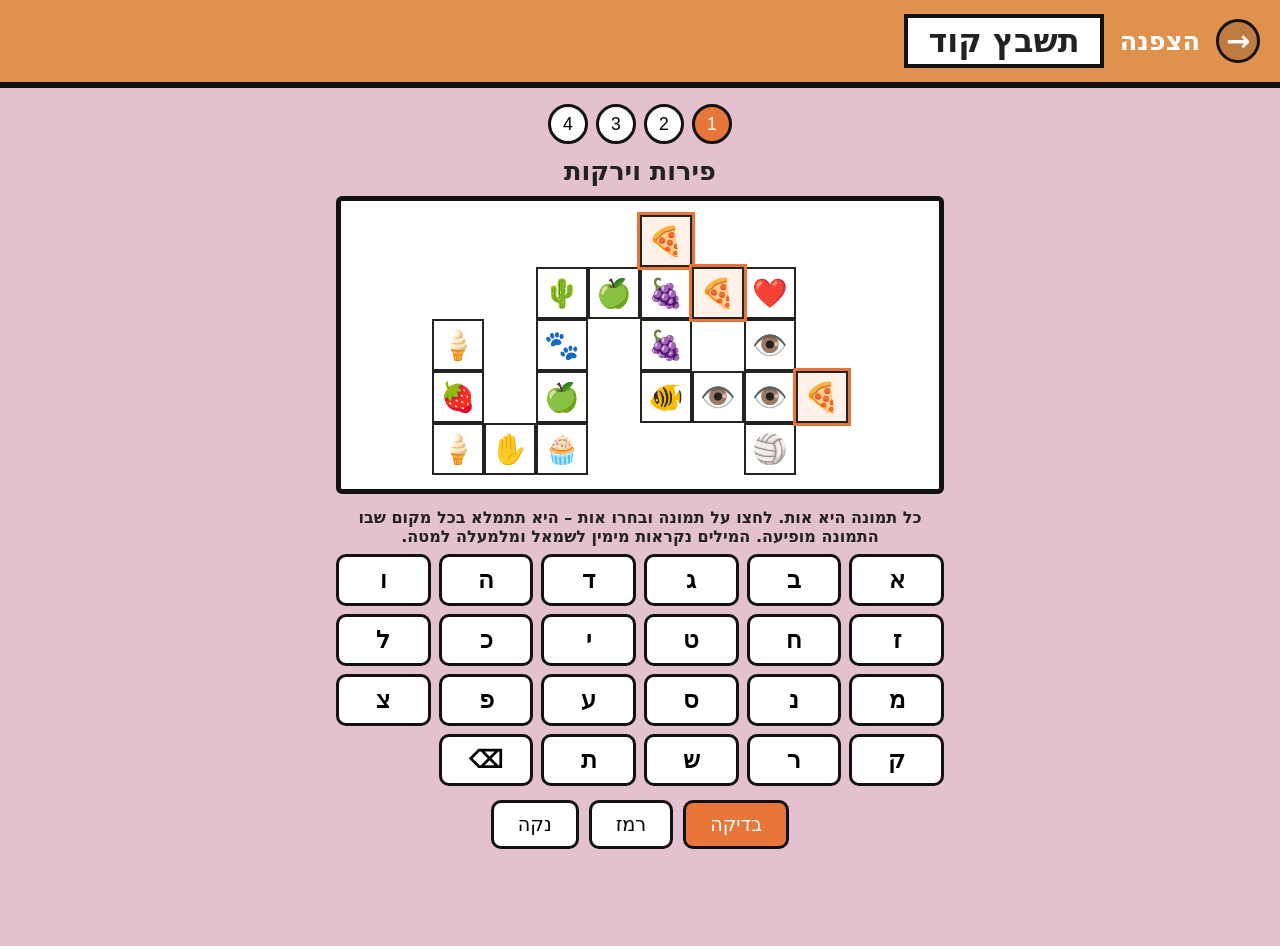
==== code.html @ 55925a47 "Add code-crossword game and home menu Co-Authored-By: Claude Sonnet 5.5 <noreply@anthropic.com>" ====
<!doctype html>
<html lang="he" dir="rtl">
<head>
  <meta charset="utf-8">
  <meta name="viewport" content="width=device-width, initial-scale=1">
  <title>תשבץ קוד</title>
  <link rel="stylesheet" href="style.css">
</head>
<body class="code-page">
  <header>
    <a class="back" href="./" aria-label="חזרה לתפריט">→</a>
    <span class="subtitle">הצפנה</span>
    <h1>תשבץ קוד</h1>
  </header>

  <main>
    <nav id="progress" aria-label="בחירת תשבץ"></nav>
    <h2 id="topic"></h2>
    <section id="crossword" class="crossword" aria-live="polite"></section>
    <p class="hint">כל תמונה היא אות. לחצו על תמונה ובחרו אות – היא תתמלא בכל מקום שבו התמונה מופיעה. המילים נקראות מימין לשמאל ומלמעלה למטה.</p>
    <div id="keys" class="keys"></div>
    <div class="actions">
      <button id="check" class="primary">בדיקה</button>
      <button id="reveal">רמז</button>
      <button id="clear">נקה</button>
    </div>
    <p id="message" class="message" role="status"></p>
  </main>

  <script src="code.js"></script>
</body>
</html>
---- style.css ----
:root {
  --green: #80bba3;
  --pink: #d98f8a;
  --ink: #222;
  --accent: #e8763a;
}
* { box-sizing: border-box; }
body {
  margin: 0;
  min-height: 100vh;
  background: var(--pink);
  font-family: "Rubik", "Heebo", system-ui, sans-serif;
  color: var(--ink);
}
header {
  background: var(--green);
  border-bottom: 6px solid #111;
  display: flex;
  align-items: center;
  gap: 16px;
  padding: 14px 20px;
}
h1 {
  margin: 0;
  background: #fff;
  border: 4px solid #111;
  padding: 4px 20px;
  font-size: 2rem;
}
.subtitle { color: #fff; font-size: 1.6rem; font-weight: 700; }

main { max-width: 520px; margin: 0 auto; padding: 16px; text-align: center; }

#progress { display: flex; gap: 8px; justify-content: center; margin-bottom: 12px; }
#progress button {
  width: 40px; height: 40px; border-radius: 50%;
  border: 3px solid #111; background: #fff; font-size: 1.1rem; cursor: pointer;
}
#progress .current { background: var(--accent); color: #fff; }
#progress .done::after { content: "✓"; font-size: .7rem; margin-inline-start: 2px; }

.card {
  background: #fff;
  border: 5px solid #111;
  border-radius: 6px;
  padding: 20px 16px;
  direction: ltr; /* numbers read left-to-right */
}
.row { display: flex; justify-content: flex-end; align-items: center; gap: 8px; min-height: 76px; }
.plus { font-size: 2rem; font-weight: 700; margin-inline-end: auto; width: 1.5rem; text-align: center; }
hr { border: 0; border-top: 4px solid #111; margin: 8px 0; }

.cell {
  position: relative;
  width: 68px; height: 68px;
  border: 3px dashed #bbb; border-radius: 12px; background: #fafafa;
  cursor: pointer; padding: 0;
}
.cell.selected { border: 3px solid var(--accent); background: #fff1e8; }
.cell .pic { font-size: 2.2rem; line-height: 1; }
.cell .digit {
  position: absolute; bottom: -2px; right: 4px;
  font-size: 1.3rem; font-weight: 800; color: #1a6fb0;
}

.hint { color: #fff; font-weight: 600; margin: 14px 0 8px; }
.pad { display: grid; grid-template-columns: repeat(5, 1fr); gap: 8px; direction: ltr; }
.pad button {
  height: 56px; font-size: 1.6rem; font-weight: 700;
  border: 3px solid #111; border-radius: 10px; background: #fff; cursor: pointer;
}
.pad button:disabled { opacity: .5; cursor: default; }
.pad button.used { background: #eee; color: #999; }

.actions { display: flex; gap: 10px; justify-content: center; margin-top: 14px; }
.actions button, .message button {
  font: inherit; font-size: 1.2rem; padding: 10px 24px;
  border: 3px solid #111; border-radius: 10px; background: #fff; cursor: pointer;
}
.primary { background: var(--accent) !important; color: #fff; font-weight: 700; }

.message { min-height: 3rem; margin-top: 12px; font-size: 1.3rem; font-weight: 700; color: #fff; }
.message.ok { color: #0b5d2a; background: #d6f5df; border-radius: 10px; padding: 8px; }
.message.bad { color: #7a1010; }

@media (max-width: 420px) {
  header { flex-direction: column-reverse; }
  .cell { width: 58px; height: 58px; }
}

/* back link + menu */
.back {
  font-size: 1.8rem; text-decoration: none; color: #fff; font-weight: 700;
  border: 3px solid #111; border-radius: 50%; width: 44px; height: 44px;
  display: grid; place-items: center; background: rgba(0,0,0,.15);
}
.menu { display: grid; gap: 16px; padding-top: 32px; }
.menu-card {
  display: flex; flex-direction: column; gap: 6px; align-items: center;
  background: #fff; border: 5px solid #111; border-radius: 10px; padding: 24px 16px;
  text-decoration: none; color: var(--ink);
}
.menu-card strong { font-size: 1.8rem; }
.menu-card small { font-size: 1.1rem; color: #555; }
.menu-pics { font-size: 2.6rem; letter-spacing: .2em; }

/* code crossword */
.code-page { --pink: #e4c1cf; --green: #e0914d; background: var(--pink); }
.code-page header { background: var(--green); }
.code-page main { max-width: 640px; }
h2 { margin: 4px 0 10px; font-size: 1.6rem; }
.crossword {
  --cell: min(52px, calc((100vw - 56px) / var(--cols)));
  display: grid; grid-template-columns: repeat(var(--cols), var(--cell)); grid-auto-rows: var(--cell);
  justify-content: center; direction: ltr; background: #fff; border: 5px solid #111;
  border-radius: 6px; padding: 14px 8px; overflow-x: auto;
}
.xcell { position: relative; padding: 0; background: #fff; border: 2px solid #222; cursor: pointer; }
.xcell.empty { border: 0; background: none; }
.xcell .pic { font-size: calc(var(--cell) * .55); line-height: 1; }
.xcell .letter {
  position: absolute; inset: auto 2px 0 auto; font-size: calc(var(--cell) * .42);
  font-weight: 800; color: #1a6fb0; line-height: 1;
}
.xcell.selected { background: #fff1e8; outline: 3px solid var(--accent); z-index: 1; }
.xcell.wrong .letter { color: #c0182b; }
.xcell.wrong { background: #ffe3e3; }
.keys { display: grid; grid-template-columns: repeat(6, 1fr); gap: 8px; margin-top: 4px; }
.keys button {
  height: 52px; font-size: 1.5rem; font-weight: 700;
  border: 3px solid #111; border-radius: 10px; background: #fff; cursor: pointer;
}
.keys button:disabled { opacity: .5; cursor: default; }
.keys button.used { background: #eee; color: #999; }
.code-page .hint { color: var(--ink); }
.code-page .message { color: var(--ink); }
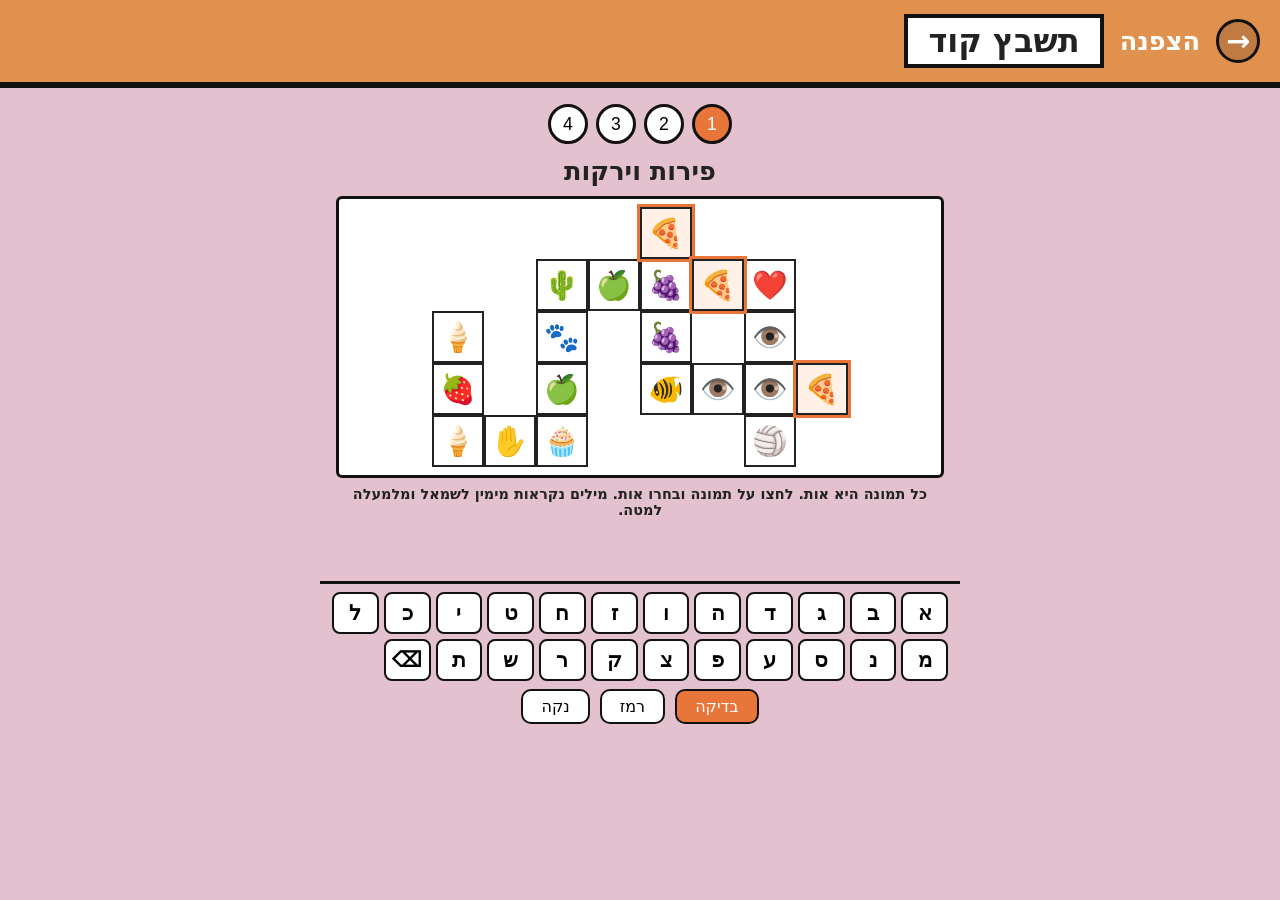
==== commit f94e1400: "Improve mobile layout: compact header, bigger crossword cells, sticky keyboard Co-Authored-By: Claud" ====
--- a/code.html
+++ b/code.html
@@ -17,14 +17,16 @@
     <nav id="progress" aria-label="בחירת תשבץ"></nav>
     <h2 id="topic"></h2>
     <section id="crossword" class="crossword" aria-live="polite"></section>
-    <p class="hint">כל תמונה היא אות. לחצו על תמונה ובחרו אות – היא תתמלא בכל מקום שבו התמונה מופיעה. המילים נקראות מימין לשמאל ומלמעלה למטה.</p>
-    <div id="keys" class="keys"></div>
-    <div class="actions">
-      <button id="check" class="primary">בדיקה</button>
-      <button id="reveal">רמז</button>
-      <button id="clear">נקה</button>
+    <p class="hint">כל תמונה היא אות. לחצו על תמונה ובחרו אות. מילים נקראות מימין לשמאל ומלמעלה למטה.</p>
+    <p id="message" class="message" role="status"></p>
+    <div class="controls">
+      <div id="keys" class="keys"></div>
+      <div class="actions">
+        <button id="check" class="primary">בדיקה</button>
+        <button id="reveal">רמז</button>
+        <button id="clear">נקה</button>
+      </div>
     </div>
-    <p id="message" class="message" role="status"></p>
   </main>
 
   <script src="code.js"></script>
--- a/style.css
+++ b/style.css
@@ -83,8 +83,11 @@
 .message.ok { color: #0b5d2a; background: #d6f5df; border-radius: 10px; padding: 8px; }
 .message.bad { color: #7a1010; }
 
-@media (max-width: 420px) {
-  header { flex-direction: column-reverse; }
+@media (max-width: 520px) {
+  header { gap: 10px; padding: 10px 12px; }
+  h1 { font-size: 1.4rem; padding: 2px 12px; border-width: 3px; }
+  .subtitle { font-size: 1.1rem; }
+  .back { width: 38px; height: 38px; font-size: 1.5rem; margin-inline-start: auto; order: 3; }
   .cell { width: 58px; height: 58px; }
 }
 
@@ -134,3 +137,18 @@
 .keys button.used { background: #eee; color: #999; }
 .code-page .hint { color: var(--ink); }
 .code-page .message { color: var(--ink); }
+
+/* crossword: bigger cells, keyboard pinned to the bottom on phones */
+.crossword { --cell: min(52px, calc((100vw - 40px) / var(--cols))); padding: 8px 4px; border-width: 3px; }
+.code-page .hint { font-size: .9rem; margin: 8px 0 0; }
+.code-page .message { min-height: 2.4rem; margin-top: 6px; font-size: 1.15rem; }
+.controls {
+  position: sticky; bottom: 0; z-index: 5;
+  background: var(--pink); padding: 8px 0 10px; border-top: 3px solid #111;
+  margin: 0 -16px; padding-inline: 12px;
+}
+.keys { grid-template-columns: repeat(8, 1fr); gap: 5px; margin-top: 0; }
+.keys button { height: 42px; font-size: 1.3rem; border-width: 2px; border-radius: 8px; }
+.controls .actions { margin-top: 8px; }
+.controls .actions button { font-size: 1rem; padding: 6px 18px; border-width: 2px; }
+@media (min-width: 521px) { .keys { grid-template-columns: repeat(12, 1fr); } }
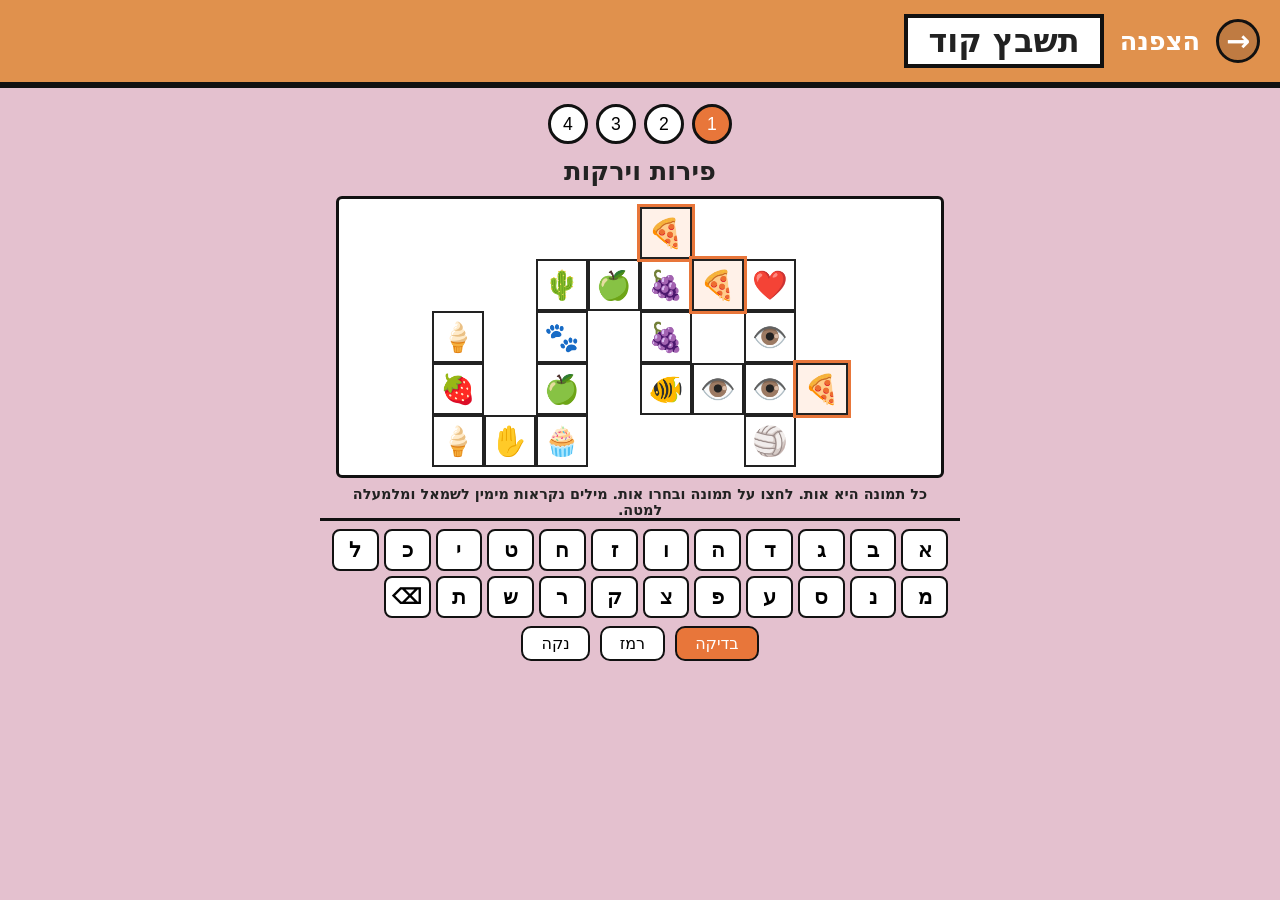
==== commit 243f450b: "Add picture-equations game (third type); keep messages visible above sticky keyboard Co-Authored-By:" ====
--- a/code.html
+++ b/code.html
@@ -18,8 +18,8 @@
     <h2 id="topic"></h2>
     <section id="crossword" class="crossword" aria-live="polite"></section>
     <p class="hint">כל תמונה היא אות. לחצו על תמונה ובחרו אות. מילים נקראות מימין לשמאל ומלמעלה למטה.</p>
-    <p id="message" class="message" role="status"></p>
     <div class="controls">
+      <p id="message" class="message" role="status"></p>
       <div id="keys" class="keys"></div>
       <div class="actions">
         <button id="check" class="primary">בדיקה</button>
--- a/style.css
+++ b/style.css
@@ -152,3 +152,44 @@
 .controls .actions { margin-top: 8px; }
 .controls .actions button { font-size: 1rem; padding: 6px 18px; border-width: 2px; }
 @media (min-width: 521px) { .keys { grid-template-columns: repeat(12, 1fr); } }
+
+/* picture equations */
+.eq-page { --pink: #b9d3e8; --green: #5f9ccf; background: var(--pink); }
+.eq-page header { background: var(--green); }
+.eqs { display: grid; gap: 4px; padding: 10px 8px; }
+.eq {
+  display: flex; align-items: center; justify-content: center; gap: 6px;
+  min-height: 64px; direction: ltr; border-bottom: 2px dashed #ddd;
+}
+.eq:last-child { border-bottom: 0; }
+.eq .pic { font-size: 2.1rem; line-height: 1; }
+.eq .op { font-size: 1.6rem; font-weight: 700; color: #555; }
+.eq .total { min-width: 2.2ch; font-size: 2rem; font-weight: 800; color: #1a6fb0; text-align: left; }
+.eq.question { background: #fff6e8; border-radius: 10px; }
+.eq.question .total { color: var(--accent); }
+.hints { display: flex; flex-wrap: wrap; gap: 6px; justify-content: center; min-height: 2rem; direction: ltr; }
+.chip { background: #fff; border: 2px solid #111; border-radius: 999px; padding: 2px 12px; font-size: 1.2rem; font-weight: 700; }
+.eq-page .hint, .eq-page .message { color: var(--ink); }
+.eq-page .hint { font-size: .95rem; margin: 10px 0 4px; }
+.numpad { grid-template-columns: repeat(6, 1fr); gap: 5px; }
+.numpad button { height: 46px; font-size: 1.4rem; }
+.eq-page .controls { margin: 0 -16px; padding-inline: 12px; background: var(--pink); }
+@media (max-width: 380px) { .eq .pic { font-size: 1.7rem; } }
+
+/* messages live inside the pinned bar so the keyboard never covers them */
+.controls .message { min-height: 0; margin: 0 0 6px; padding: 0; font-size: 1.05rem; }
+.controls .message:empty { display: none; }
+.controls .message.ok { padding: 4px 8px; }
+.controls .message button { font-size: 1rem; padding: 3px 12px; border-width: 2px; }
+.controls .hints { min-height: 0; margin-bottom: 6px; }
+.controls .hints:empty { display: none; }
+.eq-page h1 { white-space: nowrap; font-size: 1.25rem; }
+
+/* compact picture-equation rows so the question line stays above the pinned bar */
+.eq { min-height: 50px; }
+.eq .pic { font-size: 1.9rem; }
+.eq .total { font-size: 1.8rem; }
+.eqs { padding: 6px 8px; }
+.eq-page #progress { margin-bottom: 8px; }
+.numpad button { height: 40px; font-size: 1.3rem; }
+.pad[hidden] { display: none; }
